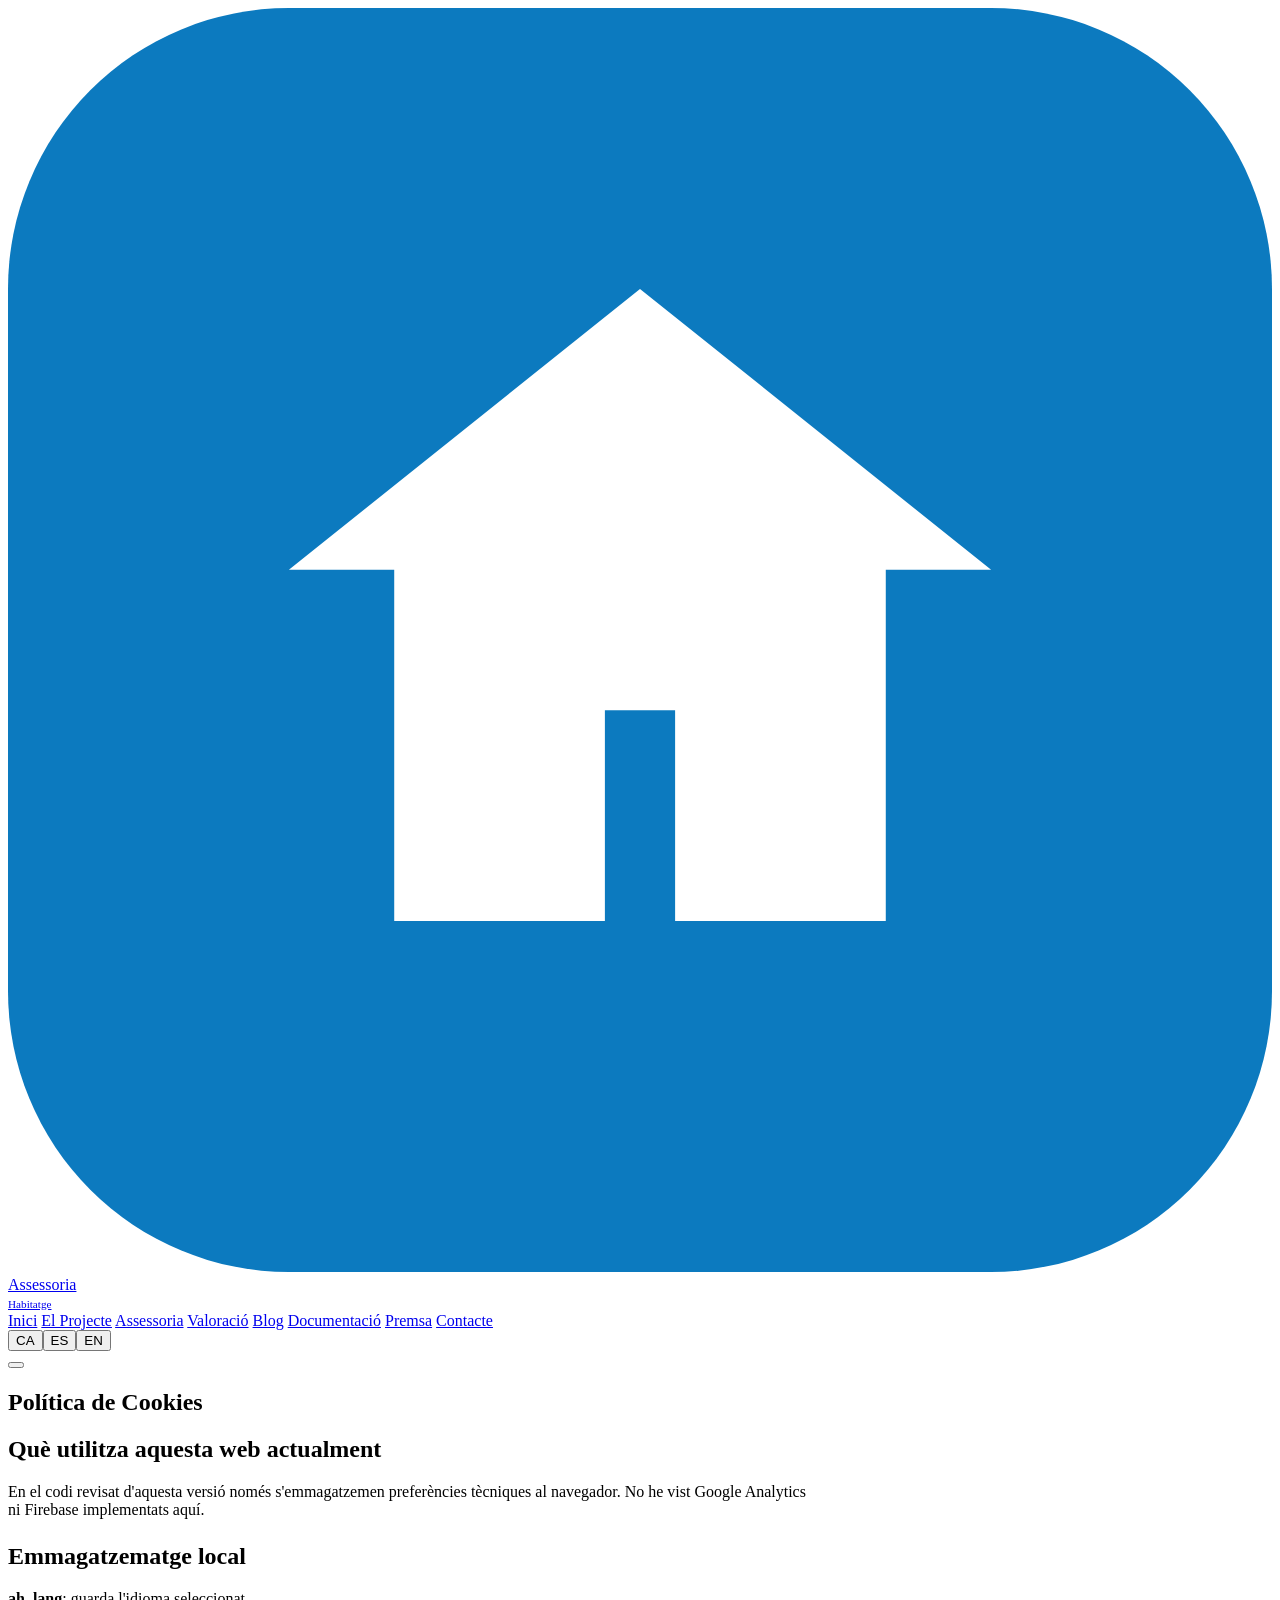
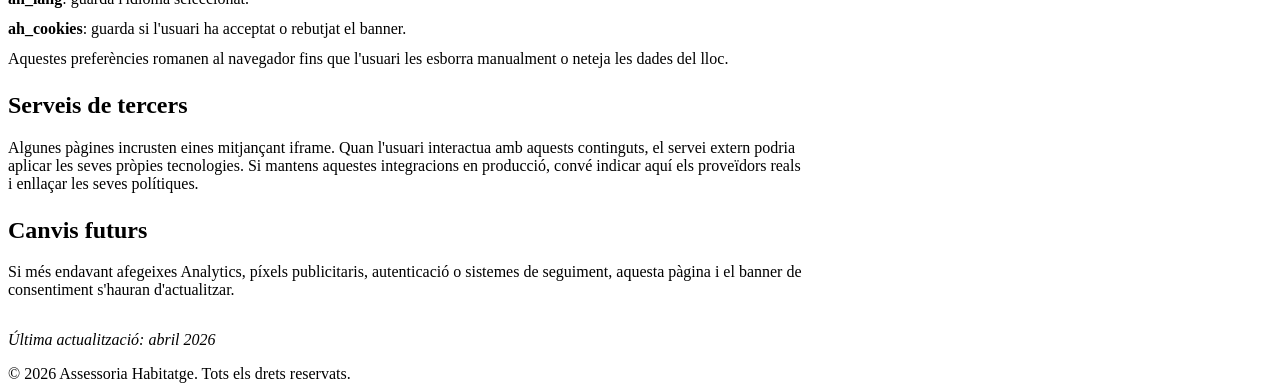
==== index.html @ 3d55c038 "Add files via upload" ====
<!DOCTYPE html>
<html lang="ca">
<head>
  <meta charset="UTF-8">
  <meta name="viewport" content="width=device-width, initial-scale=1.0">
  <title>Política de Cookies — Assessoria d'Habitatge</title>
  <link rel="preconnect" href="https://fonts.googleapis.com">
  <link rel="preconnect" href="https://fonts.gstatic.com" crossorigin>
  <link href="https://fonts.googleapis.com/css2?family=DM+Sans:wght@400;500;600;700&family=DM+Serif+Display&display=swap" rel="stylesheet">
  <link rel="stylesheet" href="../css/style.css">
</head>
<body>
<nav class="nav"><div class="nav-inner">
  <a href="../index.html" class="nav-logo">
    <svg viewBox="0 0 36 36" fill="none" xmlns="http://www.w3.org/2000/svg"><rect width="36" height="36" rx="8" fill="#0c7abf"/><path d="M18 8L8 16h3v10h6v-6h2v6h6V16h3L18 8z" fill="#fff"/></svg>
    <span>Assessoria<br><small style="color:var(--brand);font-size:.7em;font-family:var(--font-body)">Habitatge</small></span>
  </a>
  <div class="nav-links" id="navLinks">
    <a href="../index.html" data-i18n="nav_home">Inici</a>
    <a href="el-projecte.html" data-i18n="nav_project">El Projecte</a>
    <a href="assessoria.html" data-i18n="nav_assessoria">Assessoria</a>
    <a href="propcheck.html" data-i18n="nav_propcheck">Valoració</a>
    <a href="blog.html" data-i18n="nav_blog">Blog</a>
    <a href="documentacio.html" data-i18n="nav_docs">Documentació</a>
    <a href="premsa.html" data-i18n="nav_press">Premsa</a>
    <a href="contacte.html" data-i18n="nav_contact">Contacte</a>
    <div class="nav-lang"><button data-lang="ca" class="active">CA</button><button data-lang="es">ES</button><button data-lang="en">EN</button></div>
  </div>
  <button class="nav-toggle" aria-label="Menu"><span></span><span></span><span></span></button>
</div></nav>

<section class="page-header">
  <div class="container">
    <h1 data-i18n="footer_cookies">Política de Cookies</h1>
  </div>
</section>

<section class="section">
  <div class="container" style="max-width:800px;">
    <h2>Què utilitza aquesta web actualment</h2>
    <p style="color:var(--text-light);margin:12px 0 24px;">
      En el codi revisat d'aquesta versió només s'emmagatzemen preferències tècniques al navegador. No he vist Google Analytics ni Firebase implementats aquí.
    </p>

    <h2>Emmagatzematge local</h2>
    <p style="color:var(--text-light);margin:12px 0 12px;"><strong>ah_lang</strong>: guarda l'idioma seleccionat.</p>
    <p style="color:var(--text-light);margin:0 0 12px;"><strong>ah_cookies</strong>: guarda si l'usuari ha acceptat o rebutjat el banner.</p>
    <p style="color:var(--text-light);margin:0 0 24px;">Aquestes preferències romanen al navegador fins que l'usuari les esborra manualment o neteja les dades del lloc.</p>

    <h2>Serveis de tercers</h2>
    <p style="color:var(--text-light);margin:12px 0 24px;">
      Algunes pàgines incrusten eines mitjançant iframe. Quan l'usuari interactua amb aquests continguts, el servei extern podria aplicar les seves pròpies tecnologies. Si mantens aquestes integracions en producció, convé indicar aquí els proveïdors reals i enllaçar les seves polítiques.
    </p>

    <h2>Canvis futurs</h2>
    <p style="color:var(--text-light);margin:12px 0 24px;">
      Si més endavant afegeixes Analytics, píxels publicitaris, autenticació o sistemes de seguiment, aquesta pàgina i el banner de consentiment s'hauran d'actualitzar.
    </p>

    <p style="color:var(--text-light);font-style:italic;margin-top:32px;">Última actualització: abril 2026</p>
  </div>
</section>

<footer class="footer"><div class="container"><div class="footer-bottom">
  <span data-i18n="footer_rights">© 2026 Assessoria Habitatge. Tots els drets reservats.</span>
</div></div></footer>
<script src="../js/main.js"></script>
</body>
</html>
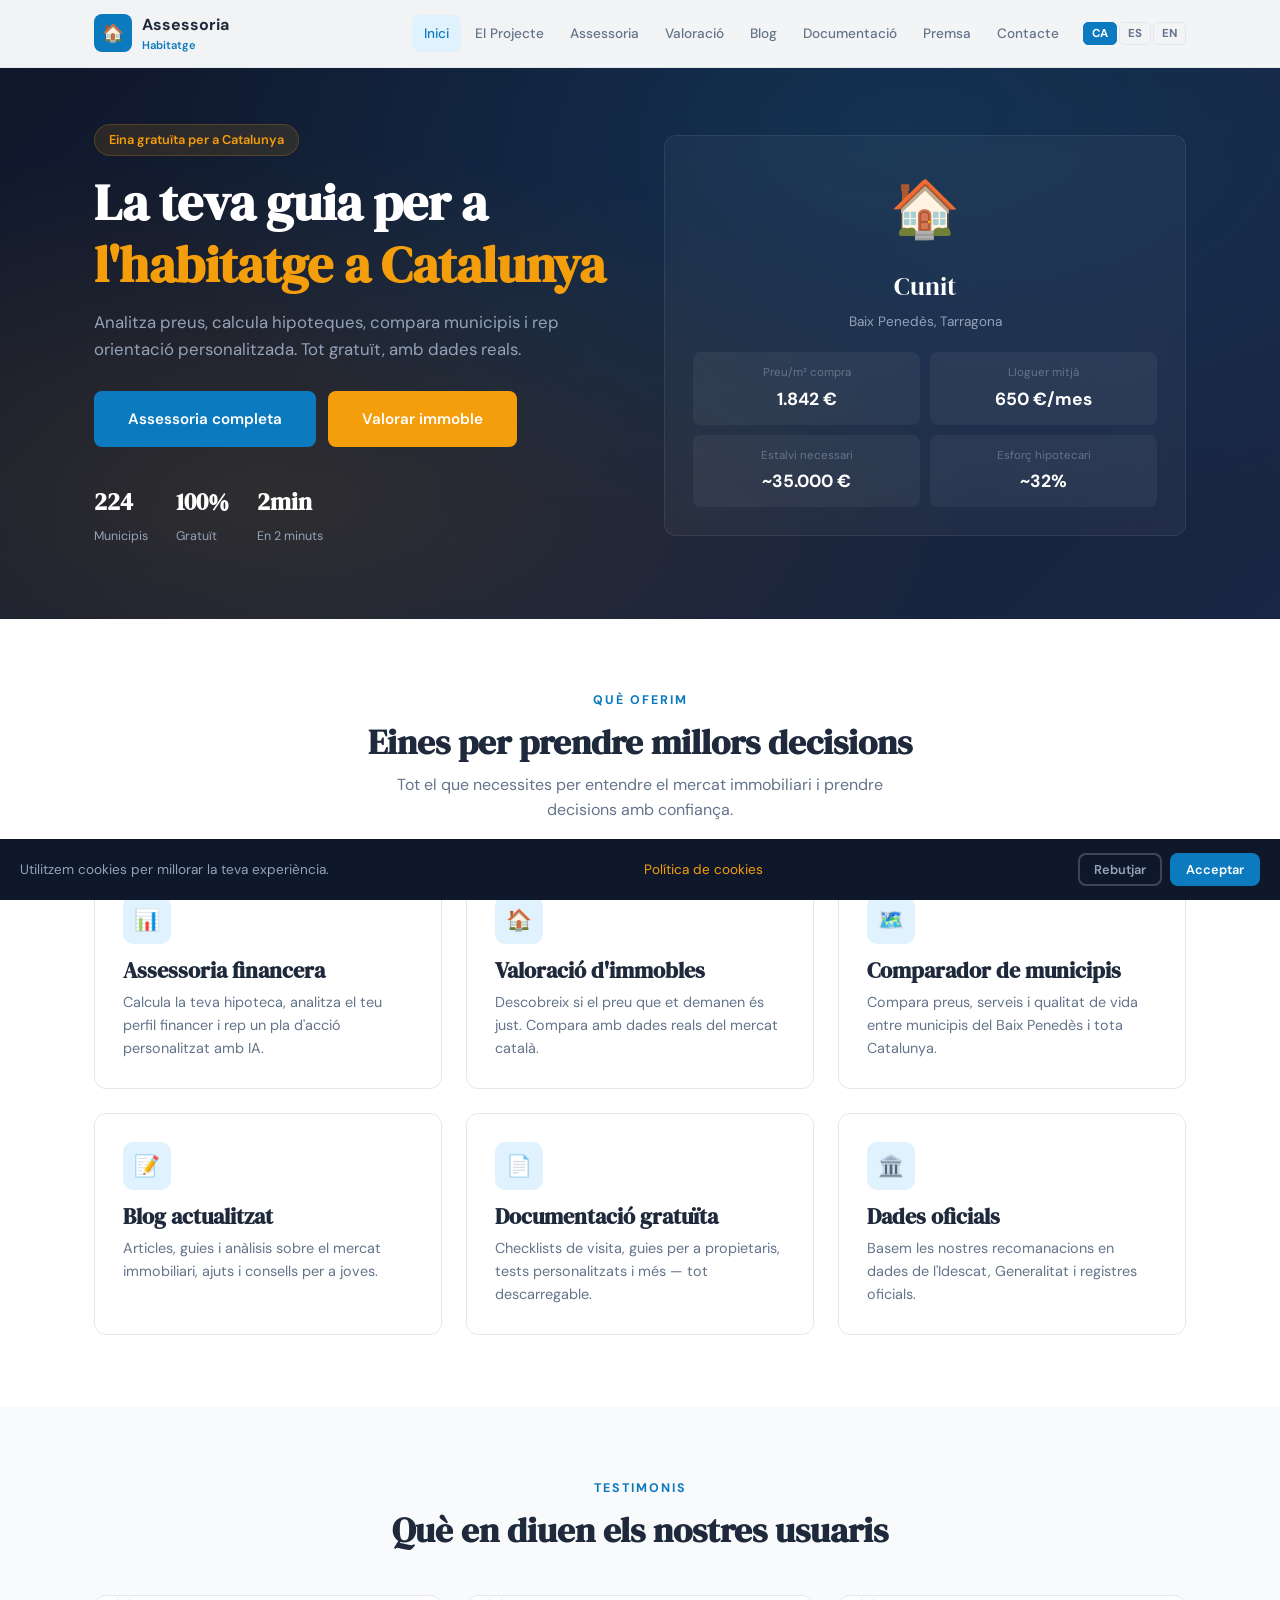
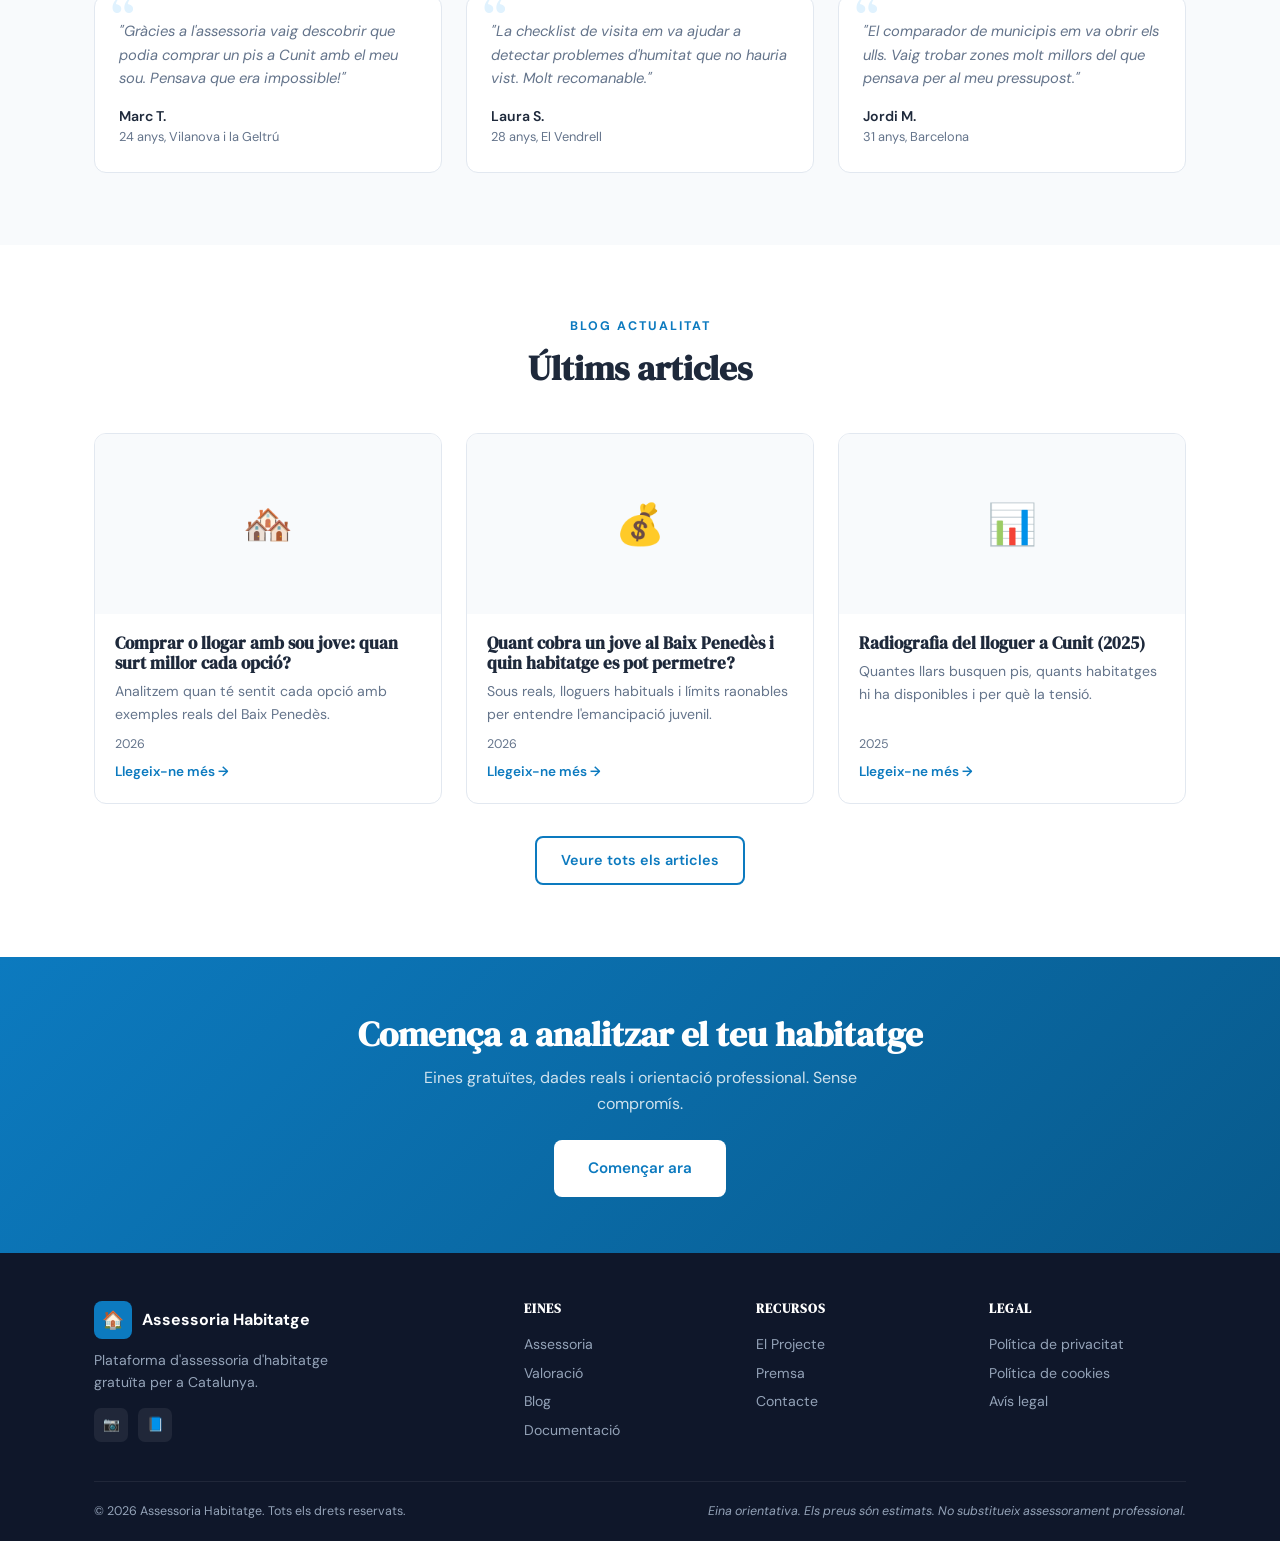
==== commit 9f317aae: "Add files via upload" ====
--- a/index.html
+++ b/index.html
@@ -3,67 +3,150 @@
 <head>
   <meta charset="UTF-8">
   <meta name="viewport" content="width=device-width, initial-scale=1.0">
-  <title>Política de Cookies — Assessoria d'Habitatge</title>
-  <link rel="preconnect" href="https://fonts.googleapis.com">
-  <link rel="preconnect" href="https://fonts.gstatic.com" crossorigin>
-  <link href="https://fonts.googleapis.com/css2?family=DM+Sans:wght@400;500;600;700&family=DM+Serif+Display&display=swap" rel="stylesheet">
-  <link rel="stylesheet" href="../css/style.css">
+  <title>Assessoria d'Habitatge — La teva guia per a l'habitatge a Catalunya</title>
+  <meta name="description" content="Plataforma gratuïta d'assessoria d'habitatge per a Catalunya. Analitza preus, calcula hipoteques i rep orientació personalitzada.">
+  <link rel="stylesheet" href="style.css">
 </head>
 <body>
-<nav class="nav"><div class="nav-inner">
-  <a href="../index.html" class="nav-logo">
-    <svg viewBox="0 0 36 36" fill="none" xmlns="http://www.w3.org/2000/svg"><rect width="36" height="36" rx="8" fill="#0c7abf"/><path d="M18 8L8 16h3v10h6v-6h2v6h6V16h3L18 8z" fill="#fff"/></svg>
-    <span>Assessoria<br><small style="color:var(--brand);font-size:.7em;font-family:var(--font-body)">Habitatge</small></span>
+
+<!-- NAV -->
+<nav class="nav"><div class="nav-in">
+  <a href="index.html" class="logo">
+    <div class="logo-icon">🏠</div>
+    <div>Assessoria<small>Habitatge</small></div>
   </a>
-  <div class="nav-links" id="navLinks">
-    <a href="../index.html" data-i18n="nav_home">Inici</a>
-    <a href="el-projecte.html" data-i18n="nav_project">El Projecte</a>
-    <a href="assessoria.html" data-i18n="nav_assessoria">Assessoria</a>
-    <a href="propcheck.html" data-i18n="nav_propcheck">Valoració</a>
-    <a href="blog.html" data-i18n="nav_blog">Blog</a>
-    <a href="documentacio.html" data-i18n="nav_docs">Documentació</a>
-    <a href="premsa.html" data-i18n="nav_press">Premsa</a>
-    <a href="contacte.html" data-i18n="nav_contact">Contacte</a>
-    <div class="nav-lang"><button data-lang="ca" class="active">CA</button><button data-lang="es">ES</button><button data-lang="en">EN</button></div>
+  <div class="nav-links">
+    <a href="index.html" class="active" data-t="nav_home">Inici</a>
+    <a href="el-projecte.html" data-t="nav_project">El Projecte</a>
+    <a href="assessoria.html" data-t="nav_assessoria">Assessoria</a>
+    <a href="propcheck.html" data-t="nav_propcheck">Valoració</a>
+    <a href="blog.html" data-t="nav_blog">Blog</a>
+    <a href="documentacio.html" data-t="nav_docs">Documentació</a>
+    <a href="premsa.html" data-t="nav_press">Premsa</a>
+    <a href="contacte.html" data-t="nav_contact">Contacte</a>
+    <div class="lang">
+      <button data-l="ca" class="active">CA</button>
+      <button data-l="es">ES</button>
+      <button data-l="en">EN</button>
+    </div>
   </div>
-  <button class="nav-toggle" aria-label="Menu"><span></span><span></span><span></span></button>
+  <button class="burger" aria-label="Menu"><span></span><span></span><span></span></button>
 </div></nav>
 
-<section class="page-header">
-  <div class="container">
-    <h1 data-i18n="footer_cookies">Política de Cookies</h1>
+<!-- HERO -->
+<section class="hero">
+  <div class="wrap hero-g">
+    <div>
+      <span class="hero-badge" data-t="hero_badge">Eina gratuïta per a Catalunya</span>
+      <h1><span data-t="hero_t1">La teva guia per a</span><br><em data-t="hero_t2">l'habitatge a Catalunya</em></h1>
+      <p class="hero-desc" data-t="hero_desc">Analitza preus, calcula hipoteques, compara municipis i rep orientació personalitzada. Tot gratuït, amb dades reals.</p>
+      <div class="hero-btns">
+        <a href="assessoria.html" class="btn btn-p btn-lg" data-t="hero_btn1">Assessoria completa</a>
+        <a href="propcheck.html" class="btn btn-a btn-lg" data-t="hero_btn2">Valorar immoble</a>
+      </div>
+      <div class="hero-stats">
+        <div class="hero-stat"><strong>224</strong><span data-t="stat1">Municipis</span></div>
+        <div class="hero-stat"><strong>100%</strong><span data-t="stat2">Gratuït</span></div>
+        <div class="hero-stat"><strong>2min</strong><span data-t="stat3">En 2 minuts</span></div>
+      </div>
+    </div>
+    <div class="hero-card" style="text-align:center;">
+      <div style="font-size:3.5rem;margin-bottom:12px;">🏠</div>
+      <div class="hero-card-title">Cunit</div>
+      <div class="hero-card-sub">Baix Penedès, Tarragona</div>
+      <div class="mini-grid">
+        <div class="mini-card"><small>Preu/m² compra</small><strong>1.842 €</strong></div>
+        <div class="mini-card"><small>Lloguer mitjà</small><strong>650 €/mes</strong></div>
+        <div class="mini-card"><small>Estalvi necessari</small><strong>~35.000 €</strong></div>
+        <div class="mini-card"><small>Esforç hipotecari</small><strong>~32%</strong></div>
+      </div>
+    </div>
   </div>
 </section>
 
-<section class="section">
-  <div class="container" style="max-width:800px;">
-    <h2>Què utilitza aquesta web actualment</h2>
-    <p style="color:var(--text-light);margin:12px 0 24px;">
-      En el codi revisat d'aquesta versió només s'emmagatzemen preferències tècniques al navegador. No he vist Google Analytics ni Firebase implementats aquí.
-    </p>
-
-    <h2>Emmagatzematge local</h2>
-    <p style="color:var(--text-light);margin:12px 0 12px;"><strong>ah_lang</strong>: guarda l'idioma seleccionat.</p>
-    <p style="color:var(--text-light);margin:0 0 12px;"><strong>ah_cookies</strong>: guarda si l'usuari ha acceptat o rebutjat el banner.</p>
-    <p style="color:var(--text-light);margin:0 0 24px;">Aquestes preferències romanen al navegador fins que l'usuari les esborra manualment o neteja les dades del lloc.</p>
-
-    <h2>Serveis de tercers</h2>
-    <p style="color:var(--text-light);margin:12px 0 24px;">
-      Algunes pàgines incrusten eines mitjançant iframe. Quan l'usuari interactua amb aquests continguts, el servei extern podria aplicar les seves pròpies tecnologies. Si mantens aquestes integracions en producció, convé indicar aquí els proveïdors reals i enllaçar les seves polítiques.
-    </p>
-
-    <h2>Canvis futurs</h2>
-    <p style="color:var(--text-light);margin:12px 0 24px;">
-      Si més endavant afegeixes Analytics, píxels publicitaris, autenticació o sistemes de seguiment, aquesta pàgina i el banner de consentiment s'hauran d'actualitzar.
-    </p>
-
-    <p style="color:var(--text-light);font-style:italic;margin-top:32px;">Última actualització: abril 2026</p>
+<!-- FEATURES -->
+<section class="sec" id="features">
+  <div class="wrap">
+    <div class="sh">
+      <div class="over" data-t="fo">Què oferim</div>
+      <h2 data-t="ft">Eines per prendre millors decisions</h2>
+      <p data-t="fd">Tot el que necessites per entendre el mercat immobiliari i prendre decisions amb confiança.</p>
+    </div>
+    <div class="grid g3">
+      <div class="card anim"><div class="card-ico">📊</div><h3 data-t="f1t">Assessoria financera</h3><p data-t="f1d">Calcula la teva hipoteca, analitza el teu perfil financer i rep un pla d'acció personalitzat amb IA.</p></div>
+      <div class="card anim"><div class="card-ico">🏠</div><h3 data-t="f2t">Valoració d'immobles</h3><p data-t="f2d">Descobreix si el preu que et demanen és just. Compara amb dades reals del mercat català.</p></div>
+      <div class="card anim"><div class="card-ico">🗺️</div><h3 data-t="f3t">Comparador de municipis</h3><p data-t="f3d">Compara preus, serveis i qualitat de vida entre municipis del Baix Penedès i tota Catalunya.</p></div>
+      <div class="card anim"><div class="card-ico">📝</div><h3 data-t="f4t">Blog actualitzat</h3><p data-t="f4d">Articles, guies i anàlisis sobre el mercat immobiliari, ajuts i consells per a joves.</p></div>
+      <div class="card anim"><div class="card-ico">📄</div><h3 data-t="f5t">Documentació gratuïta</h3><p data-t="f5d">Checklists de visita, guies per a propietaris, tests personalitzats i més — tot descarregable.</p></div>
+      <div class="card anim"><div class="card-ico">🏛️</div><h3 data-t="f6t">Dades oficials</h3><p data-t="f6d">Basem les nostres recomanacions en dades de l'Idescat, Generalitat i registres oficials.</p></div>
+    </div>
   </div>
 </section>
 
-<footer class="footer"><div class="container"><div class="footer-bottom">
-  <span data-i18n="footer_rights">© 2026 Assessoria Habitatge. Tots els drets reservats.</span>
-</div></div></footer>
-<script src="../js/main.js"></script>
+<!-- TESTIMONIALS -->
+<section class="sec sec-alt">
+  <div class="wrap">
+    <div class="sh">
+      <div class="over" data-t="to">Testimonis</div>
+      <h2 data-t="tt">Què en diuen els nostres usuaris</h2>
+    </div>
+    <div class="grid g3">
+      <div class="test anim"><p>"Gràcies a l'assessoria vaig descobrir que podia comprar un pis a Cunit amb el meu sou. Pensava que era impossible!"</p><div class="test-name">Marc T.</div><div class="test-role">24 anys, Vilanova i la Geltrú</div></div>
+      <div class="test anim"><p>"La checklist de visita em va ajudar a detectar problemes d'humitat que no hauria vist. Molt recomanable."</p><div class="test-name">Laura S.</div><div class="test-role">28 anys, El Vendrell</div></div>
+      <div class="test anim"><p>"El comparador de municipis em va obrir els ulls. Vaig trobar zones molt millors del que pensava per al meu pressupost."</p><div class="test-name">Jordi M.</div><div class="test-role">31 anys, Barcelona</div></div>
+    </div>
+  </div>
+</section>
+
+<!-- BLOG PREVIEW -->
+<section class="sec">
+  <div class="wrap">
+    <div class="sh">
+      <div class="over" data-t="bo">Blog Actualitat</div>
+      <h2 data-t="bt">Últims articles</h2>
+    </div>
+    <div class="grid g3">
+      <div class="card bcard anim"><div class="bcard-img">🏘️</div><div class="bcard-body"><h3>Comprar o llogar amb sou jove: quan surt millor cada opció?</h3><p>Analitzem quan té sentit cada opció amb exemples reals del Baix Penedès.</p><span class="bcard-date">2026</span><a href="blog.html" class="bcard-link" data-t="bread">Llegeix-ne més →</a></div></div>
+      <div class="card bcard anim"><div class="bcard-img">💰</div><div class="bcard-body"><h3>Quant cobra un jove al Baix Penedès i quin habitatge es pot permetre?</h3><p>Sous reals, lloguers habituals i límits raonables per entendre l'emancipació juvenil.</p><span class="bcard-date">2026</span><a href="blog.html" class="bcard-link" data-t="bread">Llegeix-ne més →</a></div></div>
+      <div class="card bcard anim"><div class="bcard-img">📊</div><div class="bcard-body"><h3>Radiografia del lloguer a Cunit (2025)</h3><p>Quantes llars busquen pis, quants habitatges hi ha disponibles i per què la tensió.</p><span class="bcard-date">2025</span><a href="blog.html" class="bcard-link" data-t="bread">Llegeix-ne més →</a></div></div>
+    </div>
+    <div class="center" style="margin-top:32px;"><a href="blog.html" class="btn btn-o" data-t="bbtn">Veure tots els articles</a></div>
+  </div>
+</section>
+
+<!-- CTA -->
+<section class="cta">
+  <div class="wrap">
+    <h2 data-t="cta_t">Comença a analitzar el teu habitatge</h2>
+    <p data-t="cta_d">Eines gratuïtes, dades reals i orientació professional. Sense compromís.</p>
+    <a href="assessoria.html" class="btn btn-w btn-lg" data-t="cta_b">Començar ara</a>
+  </div>
+</section>
+
+<!-- FOOTER -->
+<footer class="footer"><div class="wrap">
+  <div class="footer-g">
+    <div class="footer-brand">
+      <div class="logo" style="color:#fff;margin-bottom:8px;"><div class="logo-icon">🏠</div><div>Assessoria Habitatge</div></div>
+      <p data-t="fdesc">Plataforma d'assessoria d'habitatge gratuïta per a Catalunya.</p>
+      <div class="footer-social">
+        <a href="https://www.instagram.com/assessoriahabitatge/" target="_blank" aria-label="Instagram">📷</a>
+        <a href="#" aria-label="Facebook">📘</a>
+      </div>
+    </div>
+    <div><h4 data-t="ftools">Eines</h4><a href="assessoria.html" data-t="nav_assessoria">Assessoria</a><a href="propcheck.html" data-t="nav_propcheck">Valoració</a><a href="blog.html" data-t="nav_blog">Blog</a><a href="documentacio.html" data-t="nav_docs">Documentació</a></div>
+    <div><h4 data-t="fres">Recursos</h4><a href="el-projecte.html" data-t="nav_project">El Projecte</a><a href="premsa.html" data-t="nav_press">Premsa</a><a href="contacte.html" data-t="nav_contact">Contacte</a></div>
+    <div><h4 data-t="fleg">Legal</h4><a href="privacitat.html" data-t="fpriv">Política de privacitat</a><a href="cookies.html" data-t="fcook">Política de cookies</a><a href="avis-legal.html" data-t="fterm">Avís legal</a></div>
+  </div>
+  <div class="footer-bot">
+    <span data-t="frights">© 2026 Assessoria Habitatge. Tots els drets reservats.</span>
+    <span style="font-style:italic" data-t="fdisc">Eina orientativa. Els preus són estimats.</span>
+  </div>
+</div></footer>
+
+<!-- COOKIES -->
+<div class="ck-banner"><span data-t="ckt">Utilitzem cookies per millorar la teva experiència.</span> <a href="cookies.html" data-t="ckp">Política de cookies</a><div class="ck-btns"><button class="btn btn-o ckr" style="border-color:rgba(255,255,255,.2);color:#94a3b8;padding:6px 14px;font-size:.8rem" data-t="ckr">Rebutjar</button><button class="btn btn-p cka" style="padding:6px 14px;font-size:.8rem" data-t="cka">Acceptar</button></div></div>
+
+<script src="main.js"></script>
 </body>
-</html>+</html>
--- a/style.css
+++ b/style.css
@@ -0,0 +1,192 @@
+/* === ASSESSORIA HABITATGE — Design System === */
+@import url('https://fonts.googleapis.com/css2?family=DM+Sans:ital,opsz,wght@0,9..40,400;0,9..40,500;0,9..40,600;0,9..40,700;1,9..40,400&family=DM+Serif+Display&display=swap');
+
+*,*::before,*::after{box-sizing:border-box;margin:0;padding:0}
+:root{
+  --brand:#0c7abf;--brand-d:#085a8c;--brand-l:#e0f2fe;
+  --accent:#f59e0b;--accent-d:#d97706;
+  --bg:#fff;--bg2:#f8fafc;--dark:#0f172a;
+  --txt:#1e293b;--txt2:#64748b;--txt-inv:#f1f5f9;
+  --border:#e2e8f0;
+  --r:12px;--rs:8px;
+  --sh:0 4px 16px rgba(0,0,0,.08);
+  --font:'DM Sans',system-ui,sans-serif;
+  --serif:'DM Serif Display',Georgia,serif;
+  --nav-h:68px;
+}
+html{scroll-behavior:smooth;scroll-padding-top:var(--nav-h)}
+body{font-family:var(--font);color:var(--txt);background:var(--bg);line-height:1.6;-webkit-font-smoothing:antialiased}
+img{max-width:100%;height:auto;display:block}
+a{color:var(--brand);text-decoration:none;transition:color .2s}
+a:hover{color:var(--brand-d)}
+button{cursor:pointer;font-family:inherit}
+ul,ol{list-style:none}
+h1,h2,h3,h4{font-family:var(--serif);color:var(--txt);line-height:1.2}
+h1{font-size:clamp(2rem,5vw,3.2rem)}
+h2{font-size:clamp(1.5rem,4vw,2.2rem)}
+h3{font-size:clamp(1.1rem,3vw,1.4rem)}
+
+/* Layout */
+.wrap{max-width:1140px;margin:0 auto;padding:0 24px}
+.sec{padding:72px 0}
+.sec-alt{background:var(--bg2)}
+.sec-dark{background:var(--dark);color:var(--txt-inv)}
+.grid{display:grid;gap:24px}
+.g2{grid-template-columns:repeat(auto-fit,minmax(300px,1fr))}
+.g3{grid-template-columns:repeat(auto-fit,minmax(260px,1fr))}
+.center{text-align:center}
+
+/* Nav */
+.nav{position:fixed;top:0;left:0;right:0;z-index:1000;background:rgba(255,255,255,.95);backdrop-filter:blur(12px);border-bottom:1px solid var(--border);height:var(--nav-h)}
+.nav-in{max-width:1140px;margin:0 auto;padding:0 24px;display:flex;align-items:center;justify-content:space-between;height:100%}
+.logo{display:flex;align-items:center;gap:10px;color:var(--txt);font-weight:700;font-size:1rem}
+.logo-icon{width:38px;height:38px;background:var(--brand);border-radius:8px;display:flex;align-items:center;justify-content:center;color:#fff;font-size:1.1rem;flex-shrink:0}
+.logo small{display:block;color:var(--brand);font-size:.7em;font-family:var(--font);font-weight:600}
+.nav-links{display:flex;gap:2px;align-items:center}
+.nav-links a{padding:8px 12px;border-radius:var(--rs);font-size:.85rem;font-weight:500;color:var(--txt2);transition:all .2s;white-space:nowrap}
+.nav-links a:hover,.nav-links a.active{color:var(--brand);background:var(--brand-l)}
+.lang{display:flex;gap:2px;margin-left:10px}
+.lang button{padding:3px 8px;border:1px solid var(--border);border-radius:5px;font-size:.72rem;font-weight:700;background:transparent;color:var(--txt2);transition:all .2s}
+.lang button.active{background:var(--brand);color:#fff;border-color:var(--brand)}
+.burger{display:none;background:none;border:none;padding:8px;flex-direction:column;gap:5px}
+.burger span{display:block;width:22px;height:2px;background:var(--txt);border-radius:2px;transition:all .3s}
+@media(max-width:960px){
+  .burger{display:flex}
+  .nav-links{position:fixed;top:var(--nav-h);left:0;right:0;bottom:0;flex-direction:column;background:var(--bg);padding:20px;gap:2px;transform:translateX(100%);transition:transform .3s;overflow-y:auto;z-index:999}
+  .nav-links.open{transform:translateX(0)}
+  .nav-links a{padding:14px 16px;font-size:1rem;width:100%}
+  .lang{margin:12px 0 0}
+}
+
+/* Buttons */
+.btn{display:inline-flex;align-items:center;gap:8px;padding:11px 24px;border-radius:var(--rs);font-weight:600;font-size:.9rem;border:2px solid transparent;transition:all .25s}
+.btn-p{background:var(--brand);color:#fff}.btn-p:hover{background:var(--brand-d);color:#fff;transform:translateY(-1px);box-shadow:var(--sh)}
+.btn-a{background:var(--accent);color:#fff}.btn-a:hover{background:var(--accent-d);color:#fff;transform:translateY(-1px)}
+.btn-o{border-color:var(--brand);color:var(--brand);background:transparent}.btn-o:hover{background:var(--brand);color:#fff}
+.btn-w{background:#fff;color:var(--brand)}.btn-w:hover{background:var(--brand-l);color:var(--brand-d)}
+.btn-lg{padding:14px 32px;font-size:.95rem}
+
+/* Cards */
+.card{background:var(--bg);border-radius:var(--r);border:1px solid var(--border);padding:28px;transition:all .3s}
+.card:hover{box-shadow:var(--sh);transform:translateY(-2px)}
+.card-ico{width:48px;height:48px;border-radius:10px;background:var(--brand-l);color:var(--brand);display:flex;align-items:center;justify-content:center;font-size:1.3rem;margin-bottom:14px}
+.card h3{margin-bottom:6px}
+.card p{color:var(--txt2);font-size:.9rem}
+
+/* Hero */
+.hero{padding:calc(var(--nav-h) + 56px) 0 72px;background:linear-gradient(135deg,var(--dark) 0%,#1a2744 100%);color:var(--txt-inv);position:relative;overflow:hidden}
+.hero::before{content:'';position:absolute;inset:0;background:radial-gradient(ellipse at 70% 20%,rgba(12,122,191,.2) 0%,transparent 60%),radial-gradient(ellipse at 20% 80%,rgba(245,158,11,.12) 0%,transparent 50%);pointer-events:none}
+.hero-g{position:relative;z-index:1;display:grid;grid-template-columns:1fr 1fr;gap:48px;align-items:center}
+.hero-badge{display:inline-block;padding:5px 14px;border-radius:16px;background:rgba(245,158,11,.12);color:var(--accent);font-size:.8rem;font-weight:600;margin-bottom:16px;border:1px solid rgba(245,158,11,.2)}
+.hero h1{color:#fff;margin-bottom:14px}
+.hero h1 em{color:var(--accent);font-style:normal}
+.hero-desc{color:#94a3b8;font-size:1.05rem;margin-bottom:28px;max-width:500px}
+.hero-btns{display:flex;gap:12px;flex-wrap:wrap}
+.hero-stats{display:flex;gap:28px;margin-top:36px}
+.hero-stat strong{display:block;font-size:1.5rem;color:#fff;font-family:var(--serif)}
+.hero-stat span{font-size:.78rem;color:#94a3b8}
+.hero-card{background:rgba(255,255,255,.04);border-radius:var(--r);border:1px solid rgba(255,255,255,.08);padding:28px;backdrop-filter:blur(8px)}
+.hero-card-title{font-size:1.6rem;font-family:var(--serif);color:#fff;margin-bottom:4px}
+.hero-card-sub{font-size:.85rem;color:#94a3b8;margin-bottom:20px}
+.mini-grid{display:grid;grid-template-columns:1fr 1fr;gap:10px}
+.mini-card{background:rgba(255,255,255,.05);padding:12px;border-radius:8px}
+.mini-card small{font-size:.72rem;color:#64748b;display:block;margin-bottom:2px}
+.mini-card strong{font-size:1.1rem;color:#fff}
+@media(max-width:900px){
+  .hero-g{grid-template-columns:1fr;text-align:center}
+  .hero-desc{margin-left:auto;margin-right:auto}
+  .hero-btns,.hero-stats{justify-content:center}
+  .hero-card{display:none}
+}
+
+/* Section headers */
+.sh{text-align:center;margin-bottom:44px}
+.sh .over{text-transform:uppercase;font-size:.78rem;font-weight:700;letter-spacing:2px;color:var(--brand);margin-bottom:10px}
+.sh p{color:var(--txt2);max-width:520px;margin:8px auto 0}
+
+/* Testimonials */
+.test{background:var(--bg);padding:24px;border-radius:var(--r);border:1px solid var(--border);position:relative}
+.test::before{content:'\201C';position:absolute;top:-4px;left:16px;font-size:3.5rem;color:var(--brand-l);font-family:var(--serif);line-height:1}
+.test p{font-style:italic;color:var(--txt2);margin-bottom:14px;position:relative;z-index:1;font-size:.92rem}
+.test-name{font-weight:600;font-size:.88rem}
+.test-role{font-size:.8rem;color:var(--txt2)}
+
+/* Blog cards */
+.bcard{display:flex;flex-direction:column;overflow:hidden;padding:0}
+.bcard-img{height:180px;background:var(--bg2);display:flex;align-items:center;justify-content:center;font-size:2.5rem}
+.bcard-body{padding:20px;flex:1;display:flex;flex-direction:column}
+.bcard-body h3{font-size:1.05rem;margin-bottom:6px}
+.bcard-body p{flex:1;font-size:.88rem;color:var(--txt2)}
+.bcard-date{font-size:.78rem;color:var(--txt2);margin-top:10px}
+.bcard-link{color:var(--brand);font-weight:600;font-size:.85rem;margin-top:6px}
+
+/* CTA */
+.cta{background:linear-gradient(135deg,var(--brand) 0%,var(--brand-d) 100%);color:#fff;text-align:center;padding:56px 0}
+.cta h2{color:#fff;margin-bottom:10px}
+.cta p{color:rgba(255,255,255,.8);max-width:460px;margin:0 auto 24px}
+
+/* Footer */
+.footer{background:var(--dark);color:#94a3b8;padding:48px 0 20px}
+.footer-g{display:grid;grid-template-columns:2fr 1fr 1fr 1fr;gap:36px;margin-bottom:36px}
+.footer-brand{max-width:260px}
+.footer-brand p{font-size:.88rem;margin-top:10px}
+.footer h4{color:#fff;font-size:.82rem;margin-bottom:14px;text-transform:uppercase;letter-spacing:1px}
+.footer a{color:#94a3b8;font-size:.88rem;display:block;padding:3px 0}
+.footer a:hover{color:#fff}
+.footer-social{display:flex;gap:10px;margin-top:14px}
+.footer-social a{width:34px;height:34px;border-radius:7px;background:rgba(255,255,255,.07);display:flex;align-items:center;justify-content:center;font-size:.85rem}
+.footer-social a:hover{background:var(--brand);color:#fff}
+.footer-bot{border-top:1px solid rgba(255,255,255,.07);padding-top:20px;display:flex;justify-content:space-between;font-size:.78rem;flex-wrap:wrap;gap:10px}
+.footer-legal{display:flex;gap:16px}
+@media(max-width:768px){.footer-g{grid-template-columns:1fr 1fr}.footer-bot{flex-direction:column;text-align:center}}
+@media(max-width:500px){.footer-g{grid-template-columns:1fr}}
+
+/* Page header */
+.ph{padding:calc(var(--nav-h) + 44px) 0 44px;background:var(--bg2);text-align:center;border-bottom:1px solid var(--border)}
+.ph .over{text-transform:uppercase;font-size:.78rem;font-weight:700;letter-spacing:2px;color:var(--brand);margin-bottom:10px}
+.ph p{color:var(--txt2);max-width:520px;margin:10px auto 0}
+
+/* Tool embed */
+.tool-box{background:var(--dark);border-radius:var(--r);overflow:hidden}
+.tool-bar{display:flex;gap:12px;align-items:center;padding:12px 20px;background:rgba(255,255,255,.04);border-bottom:1px solid rgba(255,255,255,.06);color:#94a3b8;font-size:.82rem}
+.tbadge{padding:3px 10px;border-radius:10px;font-size:.72rem;font-weight:600}
+.tbadge-free{background:rgba(16,185,129,.12);color:#10b981}
+.tbadge-new{background:rgba(245,158,11,.12);color:var(--accent)}
+.tool-box iframe{width:100%;height:820px;border:none}
+
+/* Contact */
+.contact-g{display:grid;grid-template-columns:1fr 1.2fr;gap:44px}
+.ci{display:flex;gap:14px;margin-bottom:20px}
+.ci-ico{width:42px;height:42px;border-radius:9px;background:var(--brand-l);color:var(--brand);display:flex;align-items:center;justify-content:center;flex-shrink:0}
+.form input,.form textarea,.form select{width:100%;padding:11px 14px;border:1px solid var(--border);border-radius:var(--rs);font-family:inherit;font-size:.92rem;transition:border .2s}
+.form input:focus,.form textarea:focus{outline:none;border-color:var(--brand);box-shadow:0 0 0 3px rgba(12,122,191,.08)}
+.form label{display:block;font-weight:600;font-size:.88rem;margin-bottom:5px}
+.fg{margin-bottom:18px}
+@media(max-width:768px){.contact-g{grid-template-columns:1fr}}
+
+/* Doc cards */
+.dcard{display:flex;gap:18px;align-items:flex-start;padding:24px}
+.dcard-ico{width:52px;height:52px;border-radius:11px;flex-shrink:0;background:var(--brand-l);color:var(--brand);display:flex;align-items:center;justify-content:center;font-size:1.3rem}
+.dcard h3{font-size:1.05rem;margin-bottom:4px}
+.dcard p{font-size:.86rem;color:var(--txt2);margin-bottom:6px}
+
+/* Press */
+.pcard{text-align:center;padding:24px}
+.pcard-img{height:140px;background:var(--bg2);border-radius:var(--rs);margin-bottom:14px;display:flex;align-items:center;justify-content:center;font-size:2rem}
+.pcard h3{font-size:.95rem;margin-bottom:5px}
+.pcard p{font-size:.84rem;color:var(--txt2)}
+
+/* Cookie */
+.ck-banner{position:fixed;bottom:0;left:0;right:0;z-index:9999;background:var(--dark);color:#94a3b8;padding:14px 20px;display:flex;align-items:center;justify-content:space-between;gap:14px;font-size:.85rem;transform:translateY(100%);transition:transform .4s}
+.ck-banner.visible{transform:translateY(0)}
+.ck-banner a{color:var(--accent)}
+.ck-btns{display:flex;gap:8px;flex-shrink:0}
+@media(max-width:600px){.ck-banner{flex-direction:column;text-align:center}}
+
+/* Animations */
+@keyframes fadeUp{from{opacity:0;transform:translateY(16px)}to{opacity:1;transform:translateY(0)}}
+.anim{opacity:0;transform:translateY(16px);transition:all .5s ease}
+.anim.visible{opacity:1;transform:translateY(0)}
+
+/* Tag */
+.tag{display:inline-block;padding:3px 10px;border-radius:6px;font-size:.72rem;font-weight:600;background:var(--brand-l);color:var(--brand)}
